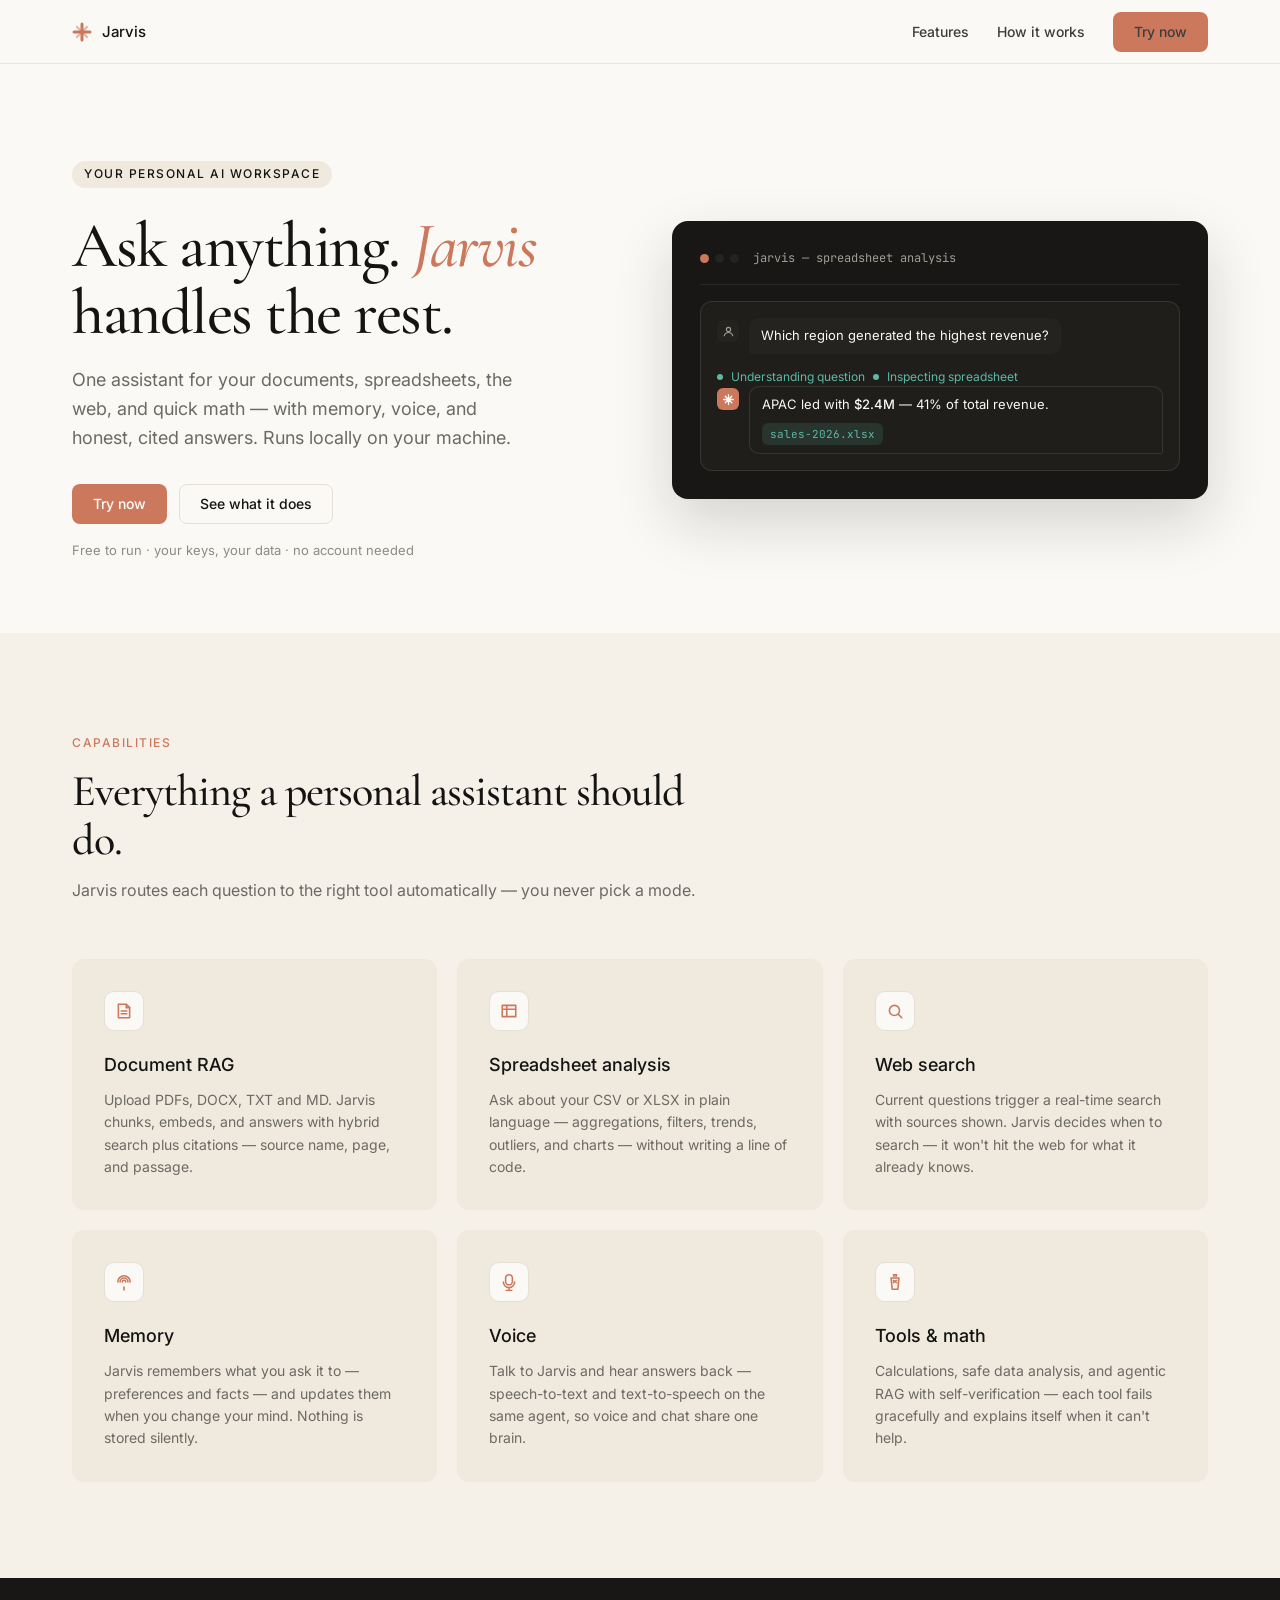
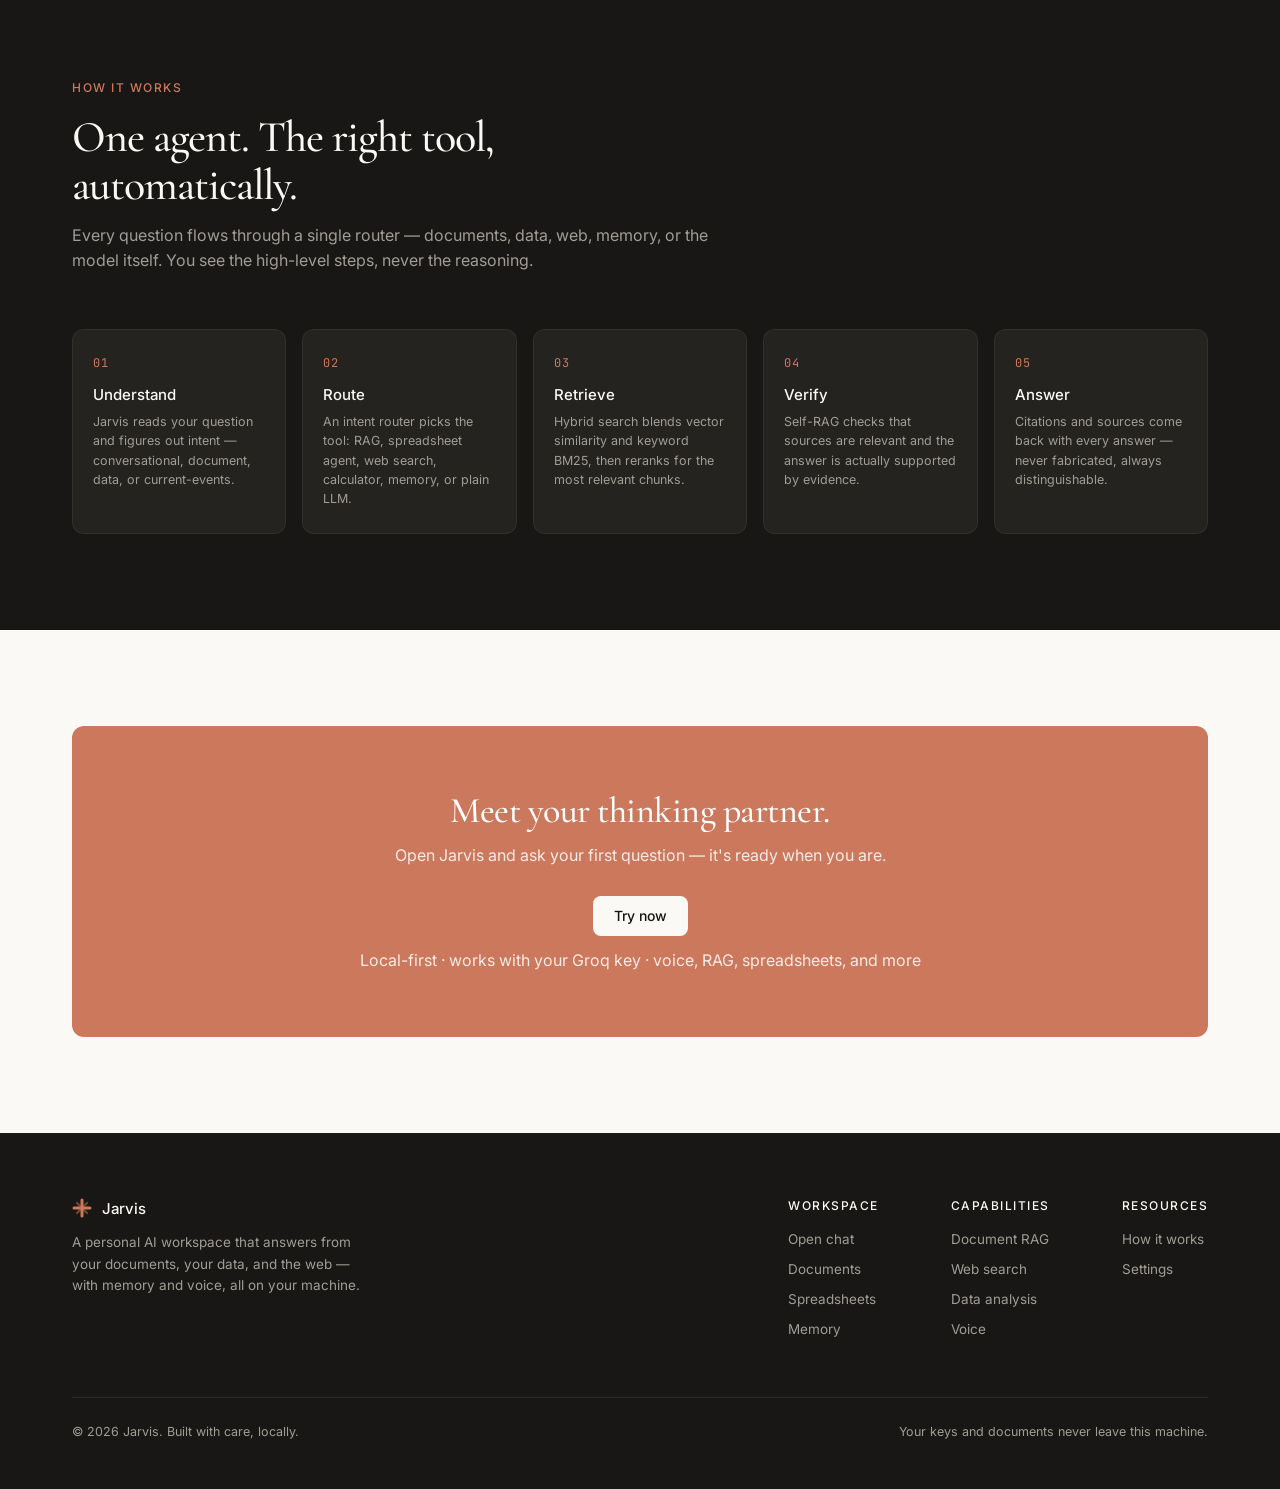
==== docchat/static/landing.html @ af88452c "Initial commit: Jarvis — local-first personal AI workspace Agentic assistant with document RAG (hybr" ====
<!doctype html>
<html lang="en">
<head>
<meta charset="utf-8">
<meta name="viewport" content="width=device-width, initial-scale=1">
<title>Jarvis — your personal AI workspace</title>
<meta name="description" content="Jarvis is your personal AI workspace: chat, RAG over your documents, spreadsheet analysis, web search, memory, and voice — in one place.">
<link rel="preconnect" href="https://fonts.googleapis.com">
<link rel="preconnect" href="https://fonts.gstatic.com" crossorigin>
<link href="https://fonts.googleapis.com/css2?family=Cormorant+Garamond:wght@400;500;600&family=Inter:wght@400;500;600&family=JetBrains+Mono:wght@400;500&display=swap" rel="stylesheet">
<link rel="icon" href="data:image/svg+xml,<svg xmlns='http://www.w3.org/2000/svg' viewBox='0 0 100 100'><rect width='100' height='100' rx='22' fill='%23cc785c'/><path d='M50 22v56M22 50h56' stroke='%23faf9f5' stroke-width='10' stroke-linecap='round'/><path d='M33 33l34 34M67 33L33 67' stroke='%23faf9f5' stroke-width='7' stroke-linecap='round' opacity='.6'/></svg>">
<style>
  :root {
    --primary: #cc785c;
    --primary-active: #a9583e;
    --ink: #141413;
    --body: #3d3d3a;
    --muted: #6c6a64;
    --muted-soft: #8e8b82;
    --hairline: #e6dfd8;
    --hairline-soft: #ebe6df;
    --canvas: #faf9f5;
    --surface-soft: #f5f0e8;
    --surface-card: #efe9de;
    --surface-dark: #181715;
    --surface-dark-elevated: #252320;
    --surface-dark-soft: #1f1e1b;
    --on-dark: #faf9f5;
    --on-dark-soft: #a09d96;
    --teal: #5db8a6;
    --serif: "Cormorant Garamond", "Tiempos Headline", Georgia, serif;
    --sans: Inter, -apple-system, BlinkMacSystemFont, "Segoe UI", Roboto, sans-serif;
    --mono: "JetBrains Mono", ui-monospace, monospace;
  }

  * { box-sizing: border-box; margin: 0; padding: 0; }

  html { scroll-behavior: smooth; }

  body {
    background: var(--canvas);
    color: var(--body);
    font-family: var(--sans);
    font-size: 16px;
    line-height: 1.55;
    -webkit-font-smoothing: antialiased;
  }

  a { color: inherit; text-decoration: none; }

  .container { max-width: 1200px; margin: 0 auto; padding: 0 32px; }

  /* ---------------- top nav ---------------- */
  .nav {
    position: sticky; top: 0; z-index: 50;
    height: 64px;
    background: rgba(250, 249, 245, 0.92);
    backdrop-filter: blur(8px);
    border-bottom: 1px solid var(--hairline-soft);
  }
  .nav-inner { display: flex; align-items: center; justify-content: space-between; height: 64px; }
  .brand { display: flex; align-items: center; gap: 10px; color: var(--ink); font-weight: 500; font-size: 15px; }
  .brand .logo { display: inline-flex; color: var(--primary); }
  .nav-links { display: flex; align-items: center; gap: 28px; }
  .nav-links a { font-size: 14px; font-weight: 500; color: var(--body); transition: color 0.15s; }
  .nav-links a:hover { color: var(--ink); }

  /* ---------------- buttons ---------------- */
  .btn {
    display: inline-flex; align-items: center; justify-content: center;
    height: 40px; padding: 0 20px;
    border-radius: 8px; border: 1px solid transparent;
    font-family: var(--sans); font-size: 14px; font-weight: 500; line-height: 1;
    cursor: pointer; transition: background-color 0.15s, border-color 0.15s, color 0.15s;
    white-space: nowrap;
  }
  .btn-primary { background: var(--primary); color: #fff; }
  .btn-primary:hover { background: var(--primary-active); }
  .btn-secondary { background: var(--canvas); color: var(--ink); border-color: var(--hairline); }
  .btn-secondary:hover { border-color: var(--muted-soft); }
  .btn-on-dark { background: var(--surface-dark-elevated); color: var(--on-dark); }
  .btn-on-dark:hover { background: #2e2b28; }
  .btn-on-coral { background: var(--canvas); color: var(--ink); }
  .btn-on-coral:hover { background: #fff; }

  /* ---------------- hero ---------------- */
  .hero { padding: 96px 0 72px; }
  .hero-grid { display: grid; grid-template-columns: 1fr 1fr; gap: 64px; align-items: center; }
  .eyebrow {
    display: inline-flex; align-items: center; gap: 8px;
    padding: 4px 12px; border-radius: 9999px;
    background: var(--surface-card); color: var(--ink);
    font-size: 12px; font-weight: 500; letter-spacing: 1.5px; text-transform: uppercase;
  }
  .hero h1 {
    margin-top: 24px;
    font-family: var(--serif); font-weight: 500; font-size: 64px; line-height: 1.05;
    letter-spacing: -1.5px; color: var(--ink);
  }
  .hero h1 em { font-style: italic; color: var(--primary); }
  .hero .lede {
    margin-top: 20px; max-width: 460px;
    font-size: 18px; line-height: 1.6; color: var(--muted);
  }
  .hero-actions { display: flex; gap: 12px; margin-top: 32px; flex-wrap: wrap; }
  .hero-note { margin-top: 16px; font-size: 13px; color: var(--muted-soft); }

  .hero-art {
    position: relative;
    background: var(--surface-dark); color: var(--on-dark);
    border-radius: 16px; padding: 28px;
    box-shadow: 0 24px 60px rgba(20, 20, 19, 0.16);
  }
  .mock-chrome {
    display: flex; align-items: center; gap: 6px;
    padding-bottom: 16px; margin-bottom: 16px;
    border-bottom: 1px solid rgba(250, 249, 245, 0.08);
  }
  .mock-dot { width: 9px; height: 9px; border-radius: 50%; background: var(--surface-dark-elevated); }
  .mock-dot:first-child { background: var(--primary); }
  .mock-title { margin-left: 8px; font-size: 12px; color: var(--on-dark-soft); font-family: var(--mono); }

  .mock-window { border: 1px solid rgba(250, 249, 245, 0.1); border-radius: 12px; background: var(--surface-dark-soft); padding: 16px; }
  .mock-row { display: flex; gap: 10px; margin-bottom: 10px; align-items: flex-start; }
  .mock-row:last-child { margin-bottom: 0; }
  .mock-avatar {
    flex: 0 0 auto; width: 22px; height: 22px; border-radius: 6px;
    display: flex; align-items: center; justify-content: center;
    margin-top: 2px;
  }
  .mock-avatar.user { background: var(--surface-dark-elevated); color: var(--on-dark-soft); }
  .mock-avatar.ai { background: var(--primary); color: #fff; }
  .mock-avatar svg { width: 13px; height: 13px; }
  .mock-bubble {
    font-size: 13px; line-height: 1.5; color: var(--on-dark);
    background: var(--surface-dark-elevated); border-radius: 10px 10px 10px 2px;
    padding: 8px 12px;
  }
  .mock-bubble.ai { background: var(--surface-dark-soft); border: 1px solid rgba(250, 249, 245, 0.1); border-radius: 10px 10px 2px 10px; }
  .mock-bubble.ai strong { color: var(--on-dark); font-weight: 500; }
  .mock-bubble .src {
    display: inline-block; margin-top: 8px;
    padding: 3px 8px; border-radius: 6px;
    background: rgba(93, 184, 166, 0.14); color: var(--teal);
    font-family: var(--mono); font-size: 11px;
  }
  .mock-status { display: flex; align-items: center; gap: 8px; margin-top: 14px; font-size: 12px; color: var(--on-dark-soft); }
  .mock-status .ok { color: var(--teal); }
  .mock-status .dot { width: 6px; height: 6px; border-radius: 50%; background: var(--teal); }

  /* ---------------- sections ---------------- */
  .band { padding: 96px 0; }
  .band-cream-card { background: var(--surface-soft); }
  .band-dark { background: var(--surface-dark); color: var(--on-dark); }

  .sec-head { max-width: 640px; margin-bottom: 56px; }
  .sec-head .kicker {
    font-size: 12px; font-weight: 500; letter-spacing: 1.5px; text-transform: uppercase;
    color: var(--primary);
  }
  .sec-head h2 {
    margin-top: 14px;
    font-family: var(--serif); font-weight: 500; font-size: 44px; line-height: 1.1;
    letter-spacing: -1px; color: var(--ink);
  }
  .sec-head p { margin-top: 14px; font-size: 16px; color: var(--muted); }
  .band-dark .sec-head h2 { color: var(--on-dark); }
  .band-dark .sec-head p { color: var(--on-dark-soft); }

  /* ---------------- features ---------------- */
  .features { display: grid; grid-template-columns: repeat(3, 1fr); gap: 20px; }
  .feature {
    background: var(--surface-card); border-radius: 12px; padding: 32px;
  }
  .feature .f-icon {
    width: 40px; height: 40px; border-radius: 10px;
    background: var(--canvas); border: 1px solid var(--hairline);
    display: flex; align-items: center; justify-content: center;
    color: var(--primary); margin-bottom: 20px;
  }
  .feature h3 { font-family: var(--sans); font-size: 18px; font-weight: 500; color: var(--ink); margin-bottom: 10px; }
  .feature p { font-size: 14px; line-height: 1.6; color: var(--muted); }

  /* ---------------- pipeline band ---------------- */
  .pipeline {
    display: grid; grid-template-columns: repeat(5, 1fr); gap: 16px;
    margin-top: 8px;
  }
  .pipe-step {
    background: var(--surface-dark-elevated); border-radius: 12px; padding: 24px 20px;
    border: 1px solid rgba(250, 249, 245, 0.06);
  }
  .pipe-step .n {
    font-family: var(--mono); font-size: 12px; color: var(--primary);
    letter-spacing: 1px;
  }
  .pipe-step h4 { margin-top: 10px; font-size: 15px; font-weight: 500; color: var(--on-dark); }
  .pipe-step p { margin-top: 6px; font-size: 12.5px; line-height: 1.55; color: var(--on-dark-soft); }

  /* ---------------- CTA band ---------------- */
  .cta-band {
    background: var(--primary); border-radius: 12px;
    padding: 64px 48px; text-align: center;
  }
  .cta-band h2 {
    font-family: var(--serif); font-weight: 500; font-size: 36px; line-height: 1.15;
    letter-spacing: -0.5px; color: #fff;
  }
  .cta-band p { margin-top: 12px; font-size: 16px; color: rgba(255, 255, 255, 0.85); }
  .cta-band .btn { margin-top: 28px; }
  .cta-note { margin-top: 14px; font-size: 12.5px; color: rgba(255, 255, 255, 0.7); }

  /* ---------------- footer ---------------- */
  .footer { background: var(--surface-dark); color: var(--on-dark-soft); padding: 64px 0 48px; }
  .footer-top { display: flex; justify-content: space-between; align-items: flex-start; gap: 40px; flex-wrap: wrap; }
  .footer .brand { color: var(--on-dark); }
  .footer .brand .logo { color: var(--primary); }
  .footer .blurb { margin-top: 12px; max-width: 300px; font-size: 13.5px; line-height: 1.6; }
  .footer-cols { display: flex; gap: 72px; flex-wrap: wrap; }
  .footer-cols .col h5 {
    font-size: 12px; font-weight: 500; letter-spacing: 1.5px; text-transform: uppercase;
    color: var(--on-dark); margin-bottom: 14px;
  }
  .footer-cols .col a { display: block; font-size: 13.5px; margin-bottom: 9px; transition: color 0.15s; }
  .footer-cols .col a:hover { color: var(--on-dark); }
  .footer-bottom {
    margin-top: 48px; padding-top: 24px;
    border-top: 1px solid rgba(250, 249, 245, 0.08);
    display: flex; justify-content: space-between; gap: 16px; flex-wrap: wrap;
    font-size: 12.5px;
  }

  /* ---------------- responsive ---------------- */
  /* tablet: hero stays 6/6 (collapses only <768 per design system),
     type scales down, feature cards 2-up, pipeline 3-up */
  @media (max-width: 1024px) {
    .hero h1 { font-size: 44px; }
    .hero-grid { gap: 48px; }
    .features { grid-template-columns: repeat(2, 1fr); }
    .pipeline { grid-template-columns: repeat(3, 1fr); }
    .footer-cols { gap: 48px; }
  }
  /* mobile: hero stacks, nav keeps the Try-now CTA (plain links hide),
     feature cards 1-up, pipeline 2-up with the final step spanning full width */
  @media (max-width: 768px) {
    .container { padding: 0 20px; }
    .hero { padding: 64px 0 48px; }
    .band { padding: 64px 0; }
    .hero-grid { grid-template-columns: 1fr; gap: 40px; }
    .hero h1 { font-size: 32px; letter-spacing: -0.5px; }
    .nav-links { gap: 0; }
    .nav-links a:not(.btn) { display: none; }
    .sec-head h2 { font-size: 32px; }
    .features { grid-template-columns: 1fr; }
    .pipeline { grid-template-columns: repeat(2, minmax(0, 1fr)); }
    .pipeline .pipe-step:last-child { grid-column: 1 / -1; }
    .mock-status { flex-wrap: wrap; }
    .mock-title { white-space: nowrap; overflow: hidden; text-overflow: ellipsis; }
    .cta-band { padding: 48px 24px; }
    .cta-band h2 { font-size: 28px; }
    .footer-cols { gap: 40px; }
  }
</style>
</head>
<body>

<!-- top nav -->
<header class="nav">
  <div class="container nav-inner">
    <a href="/" class="brand" aria-label="Jarvis home">
      <span class="logo" aria-hidden="true">
        <svg width="20" height="20" viewBox="0 0 20 20" fill="none">
          <path d="M10 2v16M2 10h16" stroke="currentColor" stroke-width="3" stroke-linecap="round"/>
          <path d="M5 5l10 10M15 5l-10 10" stroke="currentColor" stroke-width="2.2" stroke-linecap="round" opacity=".5"/>
        </svg>
      </span>
      <span>Jarvis</span>
    </a>
    <nav class="nav-links" aria-label="Primary">
      <a href="#features">Features</a>
      <a href="#pipeline">How it works</a>
      <a href="/app" class="btn btn-primary">Try now</a>
    </nav>
  </div>
</header>

<!-- hero -->
<section class="hero">
  <div class="container hero-grid">
    <div>
      <span class="eyebrow">Your personal AI workspace</span>
      <h1>Ask anything. <em>Jarvis</em> handles the rest.</h1>
      <p class="lede">One assistant for your documents, spreadsheets, the web, and quick math — with memory, voice, and honest, cited answers. Runs locally on your machine.</p>
      <div class="hero-actions">
        <a href="/app" class="btn btn-primary">Try now</a>
        <a href="#features" class="btn btn-secondary">See what it does</a>
      </div>
      <p class="hero-note">Free to run · your keys, your data · no account needed</p>
    </div>

    <div class="hero-art" aria-hidden="true">
      <div class="mock-chrome">
        <span class="mock-dot"></span><span class="mock-dot"></span><span class="mock-dot"></span>
        <span class="mock-title">jarvis — spreadsheet analysis</span>
      </div>
      <div class="mock-window">
        <div class="mock-row">
          <span class="mock-avatar user">
            <svg viewBox="0 0 16 16" fill="none"><circle cx="8" cy="5.5" r="2.6" stroke="currentColor" stroke-width="1.4"/><path d="M2.8 13.2a5.4 5.4 0 0 1 10.4 0" stroke="currentColor" stroke-width="1.4" stroke-linecap="round"/></svg>
          </span>
          <span class="mock-bubble">Which region generated the highest revenue?</span>
        </div>
        <div class="mock-status">
          <span class="dot"></span><span class="ok">Understanding question</span>
          <span class="dot"></span><span class="ok">Inspecting spreadsheet</span>
        </div>
        <div class="mock-row">
          <span class="mock-avatar ai">
            <svg viewBox="0 0 16 16" fill="none"><path d="M8 2v12M2 8h12M4 4l8 8M12 4l-8 8" stroke="currentColor" stroke-width="1.6" stroke-linecap="round"/></svg>
          </span>
          <span class="mock-bubble ai">
            APAC led with <strong>$2.4M</strong> — 41% of total revenue.
            <span class="src">sales-2026.xlsx</span>
          </span>
        </div>
      </div>
    </div>
  </div>
</section>

<!-- features -->
<section class="band band-cream-card" id="features">
  <div class="container">
    <div class="sec-head">
      <span class="kicker">Capabilities</span>
      <h2>Everything a personal assistant should do.</h2>
      <p>Jarvis routes each question to the right tool automatically — you never pick a mode.</p>
    </div>
    <div class="features">
      <div class="feature">
        <div class="f-icon"><svg width="18" height="18" viewBox="0 0 16 16" fill="none"><path d="M3 2h7l3 3v9H3V2z" stroke="currentColor" stroke-width="1.4" stroke-linejoin="round"/><path d="M10 2v3h3M5.5 8h5M5.5 10.5h5" stroke="currentColor" stroke-width="1.4" stroke-linecap="round"/></svg></div>
        <h3>Document RAG</h3>
        <p>Upload PDFs, DOCX, TXT and MD. Jarvis chunks, embeds, and answers with hybrid search plus citations — source name, page, and passage.</p>
      </div>
      <div class="feature">
        <div class="f-icon"><svg width="18" height="18" viewBox="0 0 16 16" fill="none"><path d="M2 3h12v10H2V3z" stroke="currentColor" stroke-width="1.4" stroke-linejoin="round"/><path d="M2 6.5h12M6 3v10" stroke="currentColor" stroke-width="1.4"/></svg></div>
        <h3>Spreadsheet analysis</h3>
        <p>Ask about your CSV or XLSX in plain language — aggregations, filters, trends, outliers, and charts — without writing a line of code.</p>
      </div>
      <div class="feature">
        <div class="f-icon"><svg width="18" height="18" viewBox="0 0 16 16" fill="none"><circle cx="7.5" cy="7.5" r="4.5" stroke="currentColor" stroke-width="1.4"/><path d="M11 11l3 3" stroke="currentColor" stroke-width="1.4" stroke-linecap="round"/></svg></div>
        <h3>Web search</h3>
        <p>Current questions trigger a real-time search with sources shown. Jarvis decides when to search — it won't hit the web for what it already knows.</p>
      </div>
      <div class="feature">
        <div class="f-icon"><svg width="18" height="18" viewBox="0 0 16 16" fill="none"><path d="M2.5 8a5.5 5.5 0 0 1 11 0M4.5 8a3.5 3.5 0 0 1 7 0M6.5 8a1.5 1.5 0 0 1 3 0M8 12.5v2.5" stroke="currentColor" stroke-width="1.4" stroke-linecap="round"/></svg></div>
        <h3>Memory</h3>
        <p>Jarvis remembers what you ask it to — preferences and facts — and updates them when you change your mind. Nothing is stored silently.</p>
      </div>
      <div class="feature">
        <div class="f-icon"><svg width="18" height="18" viewBox="0 0 16 16" fill="none"><rect x="5" y="1.5" width="6" height="9" rx="3" stroke="currentColor" stroke-width="1.4"/><path d="M3 8a5 5 0 0 0 10 0M8 13v2.5M5.5 15.5h5" stroke="currentColor" stroke-width="1.4" stroke-linecap="round"/></svg></div>
        <h3>Voice</h3>
        <p>Talk to Jarvis and hear answers back — speech-to-text and text-to-speech on the same agent, so voice and chat share one brain.</p>
      </div>
      <div class="feature">
        <div class="f-icon"><svg width="18" height="18" viewBox="0 0 16 16" fill="none"><path d="M6 1.5h4M7 1.5v2M9 1.5v2M4.5 4.5h7l-1 10h-5l-1-10z" stroke="currentColor" stroke-width="1.4" stroke-linejoin="round"/><path d="M6.5 8.5l3-2M6.5 8.5l1-1M9.5 8.5l-3-2" stroke="currentColor" stroke-width="1.4" stroke-linecap="round"/></svg></div>
        <h3>Tools &amp; math</h3>
        <p>Calculations, safe data analysis, and agentic RAG with self-verification — each tool fails gracefully and explains itself when it can't help.</p>
      </div>
    </div>
  </div>
</section>

<!-- pipeline -->
<section class="band band-dark" id="pipeline">
  <div class="container">
    <div class="sec-head">
      <span class="kicker">How it works</span>
      <h2>One agent. The right tool, automatically.</h2>
      <p>Every question flows through a single router — documents, data, web, memory, or the model itself. You see the high-level steps, never the reasoning.</p>
    </div>
    <div class="pipeline">
      <div class="pipe-step">
        <div class="n">01</div>
        <h4>Understand</h4>
        <p>Jarvis reads your question and figures out intent — conversational, document, data, or current-events.</p>
      </div>
      <div class="pipe-step">
        <div class="n">02</div>
        <h4>Route</h4>
        <p>An intent router picks the tool: RAG, spreadsheet agent, web search, calculator, memory, or plain LLM.</p>
      </div>
      <div class="pipe-step">
        <div class="n">03</div>
        <h4>Retrieve</h4>
        <p>Hybrid search blends vector similarity and keyword BM25, then reranks for the most relevant chunks.</p>
      </div>
      <div class="pipe-step">
        <div class="n">04</div>
        <h4>Verify</h4>
        <p>Self-RAG checks that sources are relevant and the answer is actually supported by evidence.</p>
      </div>
      <div class="pipe-step">
        <div class="n">05</div>
        <h4>Answer</h4>
        <p>Citations and sources come back with every answer — never fabricated, always distinguishable.</p>
      </div>
    </div>
  </div>
</section>

<!-- CTA -->
<section class="band">
  <div class="container">
    <div class="cta-band">
      <h2>Meet your thinking partner.</h2>
      <p>Open Jarvis and ask your first question — it's ready when you are.</p>
      <a href="/app" class="btn btn-on-coral">Try now</a>
      <p class="cta-note">Local-first · works with your Groq key · voice, RAG, spreadsheets, and more</p>
    </div>
  </div>
</section>

<!-- footer -->
<footer class="footer">
  <div class="container">
    <div class="footer-top">
      <div>
        <span class="brand">
          <span class="logo" aria-hidden="true">
            <svg width="20" height="20" viewBox="0 0 20 20" fill="none">
              <path d="M10 2v16M2 10h16" stroke="currentColor" stroke-width="3" stroke-linecap="round"/>
              <path d="M5 5l10 10M15 5l-10 10" stroke="currentColor" stroke-width="2.2" stroke-linecap="round" opacity=".5"/>
            </svg>
          </span>
          <span>Jarvis</span>
        </span>
        <p class="blurb">A personal AI workspace that answers from your documents, your data, and the web — with memory and voice, all on your machine.</p>
      </div>
      <div class="footer-cols">
        <div class="col">
          <h5>Workspace</h5>
          <a href="/app">Open chat</a>
          <a href="/app">Documents</a>
          <a href="/app">Spreadsheets</a>
          <a href="/app">Memory</a>
        </div>
        <div class="col">
          <h5>Capabilities</h5>
          <a href="#features">Document RAG</a>
          <a href="#features">Web search</a>
          <a href="#features">Data analysis</a>
          <a href="#features">Voice</a>
        </div>
        <div class="col">
          <h5>Resources</h5>
          <a href="#pipeline">How it works</a>
          <a href="/app">Settings</a>
        </div>
      </div>
    </div>
    <div class="footer-bottom">
      <span>© 2026 Jarvis. Built with care, locally.</span>
      <span>Your keys and documents never leave this machine.</span>
    </div>
  </div>
</footer>

</body>
</html>
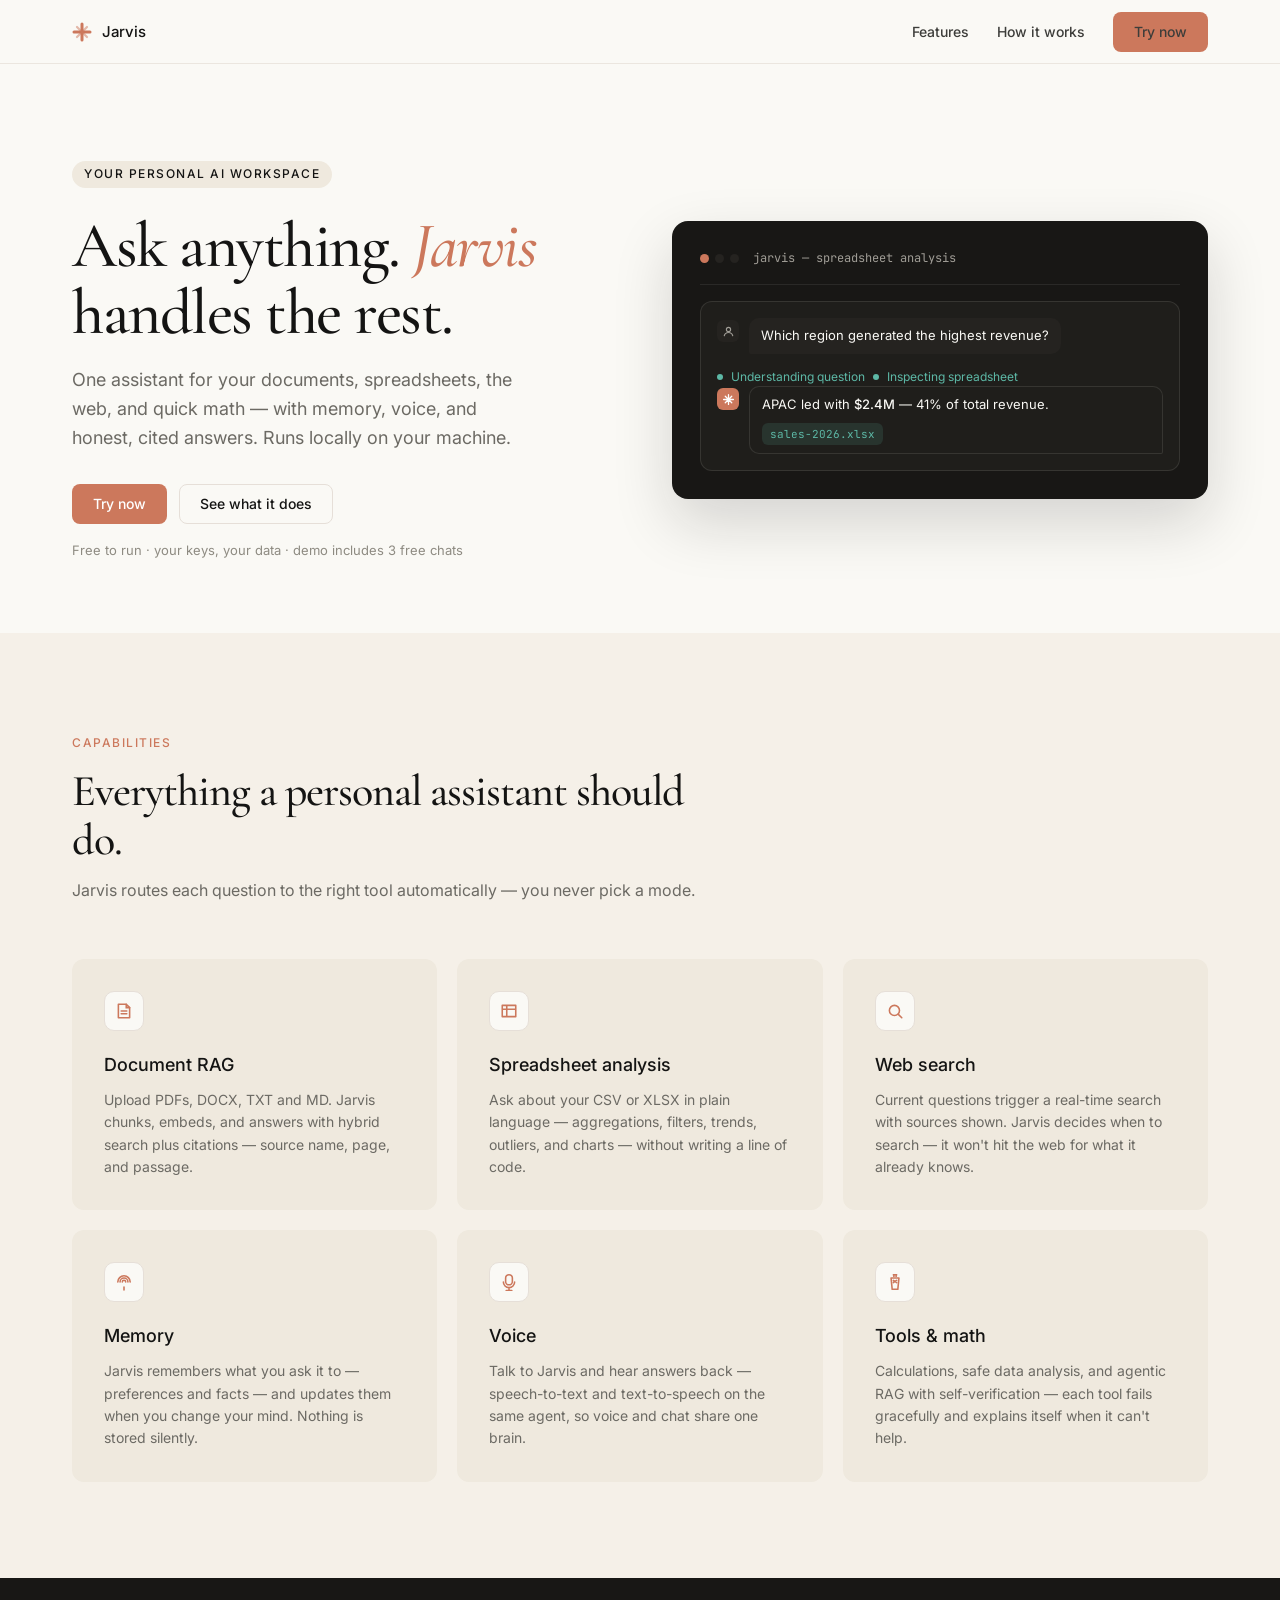
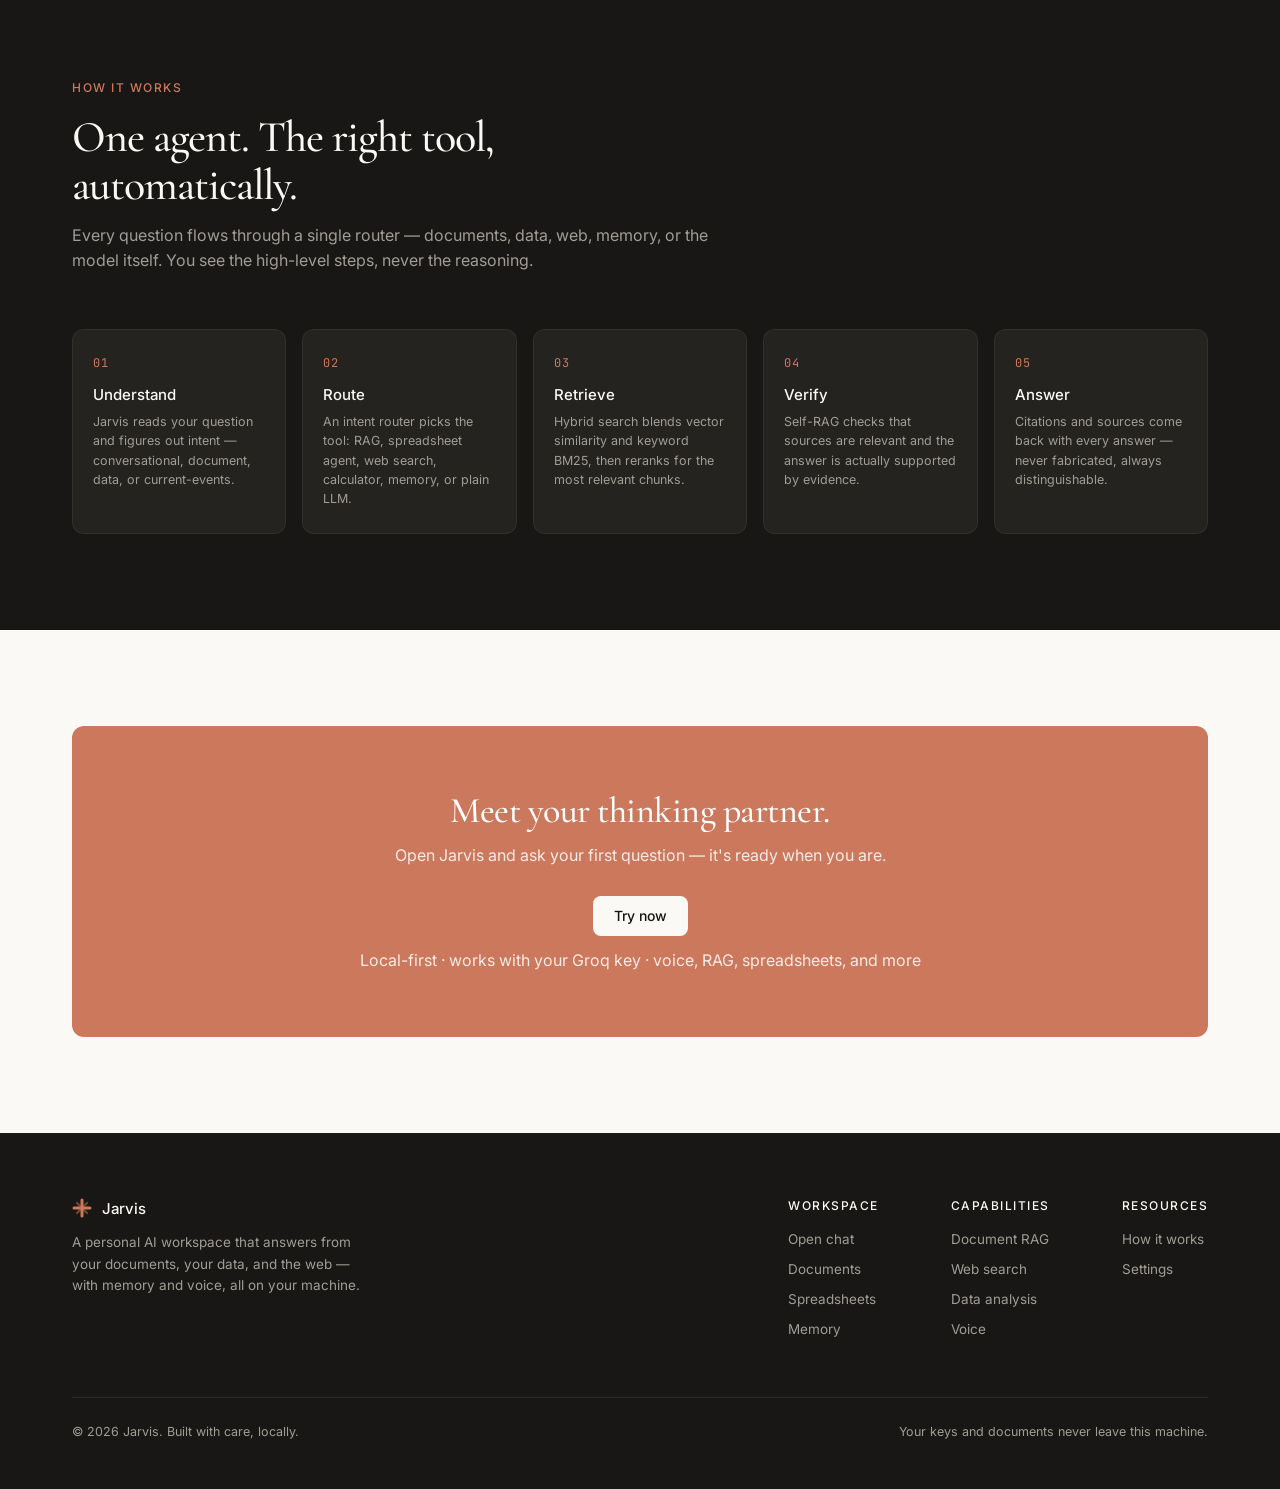
==== commit 01305fcb: "Add Clerk hybrid auth, per-user workspaces, and free-demo chat limit Introduce three-in-one auth (Cl" ====
--- a/docchat/static/landing.html
+++ b/docchat/static/landing.html
@@ -47,6 +47,7 @@
   }
 
   a { color: inherit; text-decoration: none; }
+  .hidden { display: none !important; }
 
   .container { max-width: 1200px; margin: 0 auto; padding: 0 32px; }
 
@@ -64,6 +65,21 @@
   .nav-links { display: flex; align-items: center; gap: 28px; }
   .nav-links a { font-size: 14px; font-weight: 500; color: var(--body); transition: color 0.15s; }
   .nav-links a:hover { color: var(--ink); }
+  .nav-auth { color: var(--body); }
+  .nav-auth.btn-secondary { height: 34px; padding: 0 14px; font-size: 13px; }
+  .nav-user { display: inline-flex; align-items: center; gap: 12px; }
+  .nav-profile {
+    display: inline-flex; align-items: center; gap: 8px;
+    background: none; border: none; cursor: pointer; padding: 2px 4px;
+    font-family: var(--sans); font-size: 14px; font-weight: 500; color: var(--ink);
+    border-radius: 8px; transition: background-color 0.15s;
+  }
+  .nav-profile:hover { background: var(--surface-card); }
+  .nav-avatar {
+    width: 28px; height: 28px; border-radius: 50%;
+    display: inline-flex; align-items: center; justify-content: center;
+    background: var(--primary); color: #fff; font-size: 13px; font-weight: 600;
+  }
 
   /* ---------------- buttons ---------------- */
   .btn {
@@ -249,7 +265,10 @@
     .hero-grid { grid-template-columns: 1fr; gap: 40px; }
     .hero h1 { font-size: 32px; letter-spacing: -0.5px; }
     .nav-links { gap: 0; }
-    .nav-links a:not(.btn) { display: none; }
+    .nav-links a:not(.btn):not(.nav-auth) { display: none; }
+    .nav-auth.btn-secondary { padding: 0 10px; }
+    .nav-user { gap: 8px; }
+    #landing-username { display: none; }
     .sec-head h2 { font-size: 32px; }
     .features { grid-template-columns: 1fr; }
     .pipeline { grid-template-columns: repeat(2, minmax(0, 1fr)); }
@@ -279,6 +298,15 @@
     <nav class="nav-links" aria-label="Primary">
       <a href="#features">Features</a>
       <a href="#pipeline">How it works</a>
+      <a href="#" id="landing-signin" class="nav-auth hidden">Sign in</a>
+      <a href="#" id="landing-signup" class="btn btn-secondary nav-auth hidden">Sign up</a>
+      <span id="landing-user" class="nav-user hidden">
+        <button id="landing-profile" class="nav-profile" title="Manage your profile">
+          <span id="landing-avatar" class="nav-avatar" aria-hidden="true"></span>
+          <span id="landing-username"></span>
+        </button>
+        <a href="#" id="landing-signout" class="nav-auth">Sign out</a>
+      </span>
       <a href="/app" class="btn btn-primary">Try now</a>
     </nav>
   </div>
@@ -295,7 +323,7 @@
         <a href="/app" class="btn btn-primary">Try now</a>
         <a href="#features" class="btn btn-secondary">See what it does</a>
       </div>
-      <p class="hero-note">Free to run · your keys, your data · no account needed</p>
+      <p class="hero-note">Free to run · your keys, your data · demo includes 3 free chats</p>
     </div>
 
     <div class="hero-art" aria-hidden="true">
@@ -466,5 +494,113 @@
   </div>
 </footer>
 
+<script>
+/* Landing-page auth: shows Sign in / Sign up when signed out, and a profile
+   chip + Sign out when signed in (the sign-up button disappears once signed
+   in). Same integration pattern as the app
+   (clerk.com/docs/js-frontend/getting-started): UI bundle + clerk-js are
+   loaded from the app's FAPI domain with the publishable-key attribute. */
+(function () {
+  var signin = document.getElementById("landing-signin");
+  var signup = document.getElementById("landing-signup");
+  var userRow = document.getElementById("landing-user");
+  var profileBtn = document.getElementById("landing-profile");
+  var avatar = document.getElementById("landing-avatar");
+  var username = document.getElementById("landing-username");
+  var signout = document.getElementById("landing-signout");
+  if (!signin || !signup || !userRow) return;
+
+  function loadScript(src, attrKey, attrVal) {
+    return new Promise(function (resolve, reject) {
+      var s = document.createElement("script");
+      s.src = src;
+      s.async = true;
+      s.crossOrigin = "anonymous";
+      if (attrKey) s.setAttribute(attrKey, attrVal);
+      s.onload = resolve;
+      s.onerror = function () { reject(new Error("Failed to load " + src)); };
+      document.head.appendChild(s);
+    });
+  }
+
+  function initialOf(u) {
+    var name = ((u && (u.firstName || u.username)) || (u && u.emailAddress) || "").trim();
+    return name ? name[0].toUpperCase() : "?";
+  }
+
+  // render nav per auth state: signed out -> Sign in + Sign up;
+  // signed in -> profile chip + Sign out (no sign-up visible)
+  function renderAuth() {
+    var u = window.Clerk && window.Clerk.user;
+    var signedIn = !!u;
+    signin.classList.toggle("hidden", signedIn);
+    signup.classList.toggle("hidden", signedIn);
+    userRow.classList.toggle("hidden", !signedIn);
+    if (signedIn) {
+      avatar.textContent = initialOf(u);
+      username.textContent = u.firstName || u.username ||
+        (u.emailAddress || "").split("@")[0] || "Account";
+    }
+  }
+
+  fetch("/api/state")
+    .then(function (r) { return r.json(); })
+    .then(function (st) {
+      var domain = st.clerk_domain, pk = st.clerk_pk;
+      if (!st.clerk_enabled || !domain || !pk) return; // guest-only mode
+      return (function () {
+        var chain = Promise.resolve();
+        if (!window.__internal_ClerkUICtor) {
+          chain = chain.then(function () {
+            return loadScript("https://" + domain + "/npm/@clerk/ui@1/dist/ui.browser.js");
+          });
+        }
+        if (!window.Clerk) {
+          chain = chain.then(function () {
+            return loadScript(
+              "https://" + domain + "/npm/@clerk/clerk-js@6/dist/clerk.browser.js",
+              "data-clerk-publishable-key", pk);
+          });
+        }
+        return chain.then(function () {
+          return window.Clerk.load({
+            ui: { ClerkUI: window.__internal_ClerkUICtor },
+            signInUrl: "/sign-in",
+            signUpUrl: "/sign-up",
+          });
+        });
+      })();
+    })
+    .then(function () {
+      signin.addEventListener("click", function (e) {
+        e.preventDefault();
+        window.Clerk.openSignIn();
+      });
+      signup.addEventListener("click", function (e) {
+        e.preventDefault();
+        window.Clerk.openSignUp();
+      });
+      profileBtn.addEventListener("click", function (e) {
+        e.preventDefault();
+        window.Clerk.openUserProfile();
+      });
+      signout.addEventListener("click", function (e) {
+        e.preventDefault();
+        window.Clerk.signOut();
+      });
+      renderAuth();
+      // live auth-state changes (sign in / sign out anywhere)
+      window.Clerk.addListener(function () { renderAuth(); });
+    })
+    .catch(function (err) {
+      // graceful: hide the auth controls on any failure (guest mode still works)
+      console.warn("Landing auth unavailable:", err);
+      signin.classList.add("hidden");
+      signup.classList.add("hidden");
+      userRow.classList.add("hidden");
+    });
+})();
+</script>
+
 </body>
 </html>
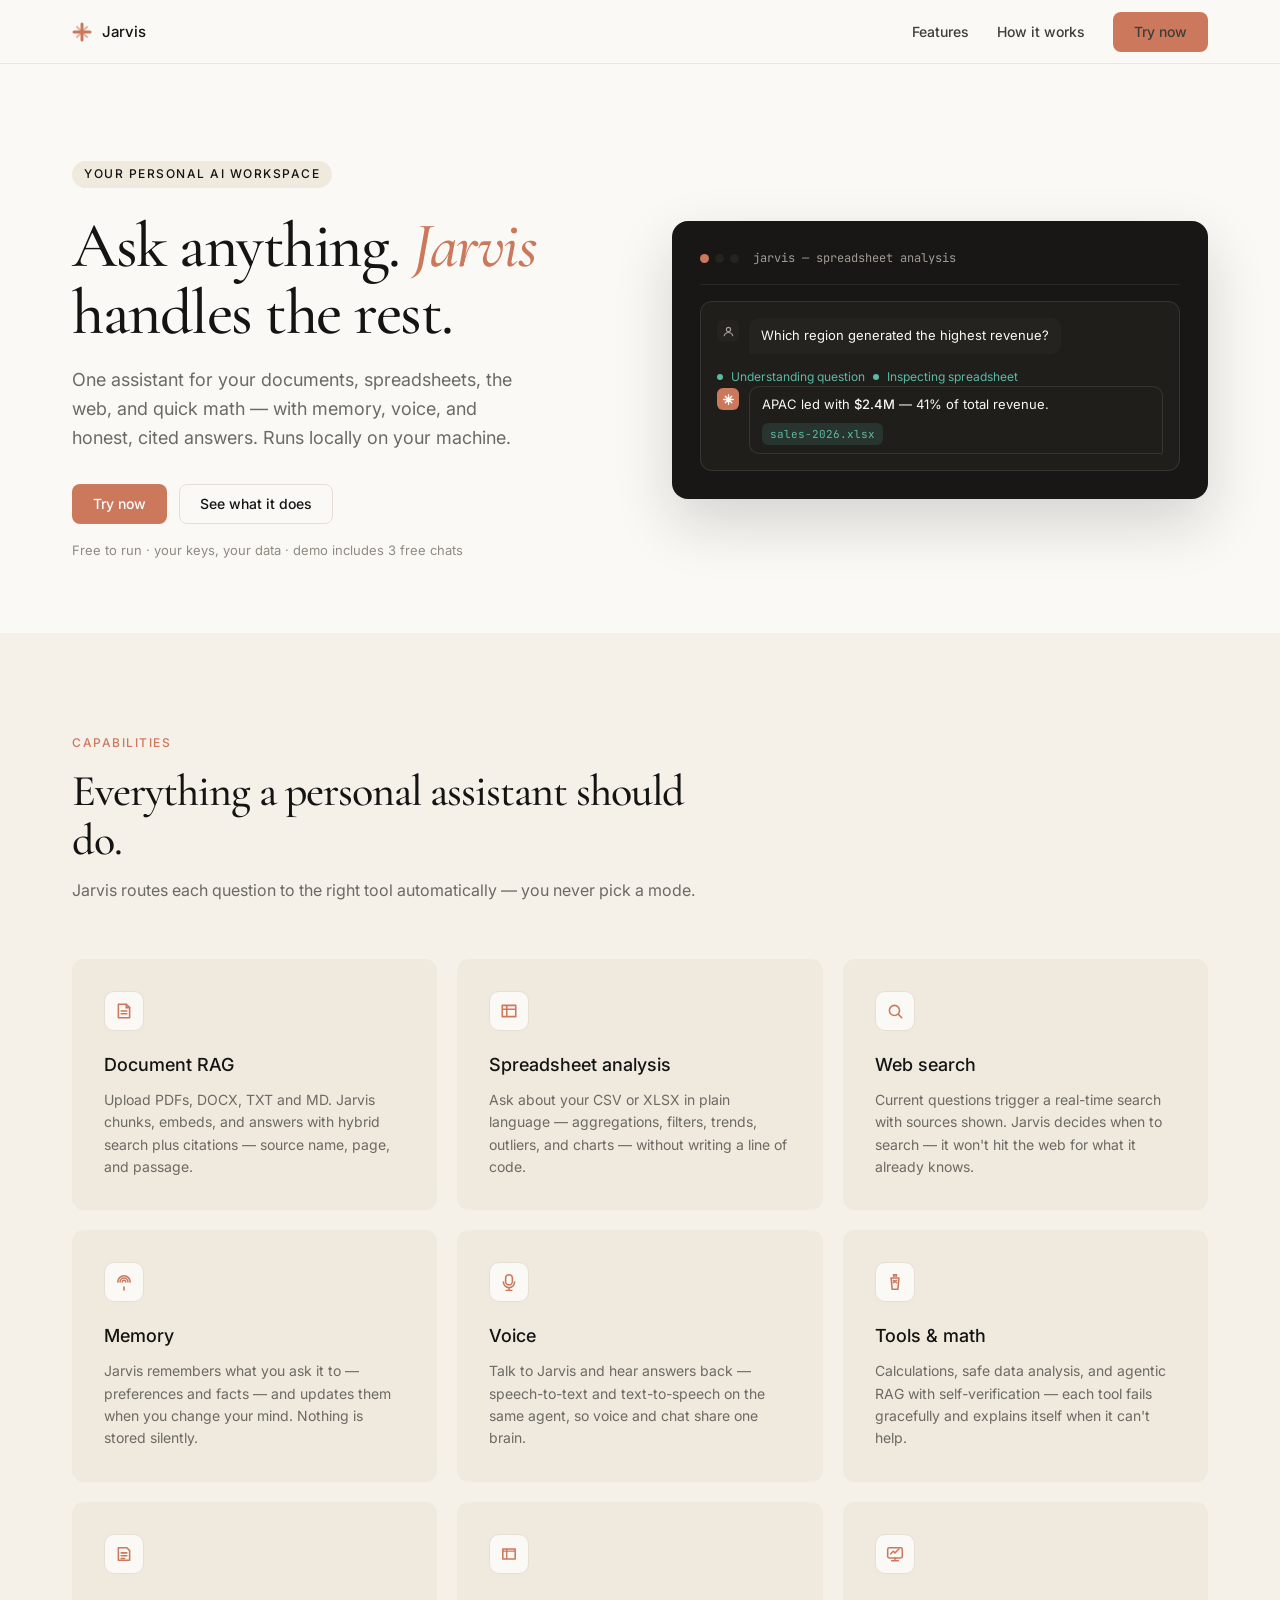
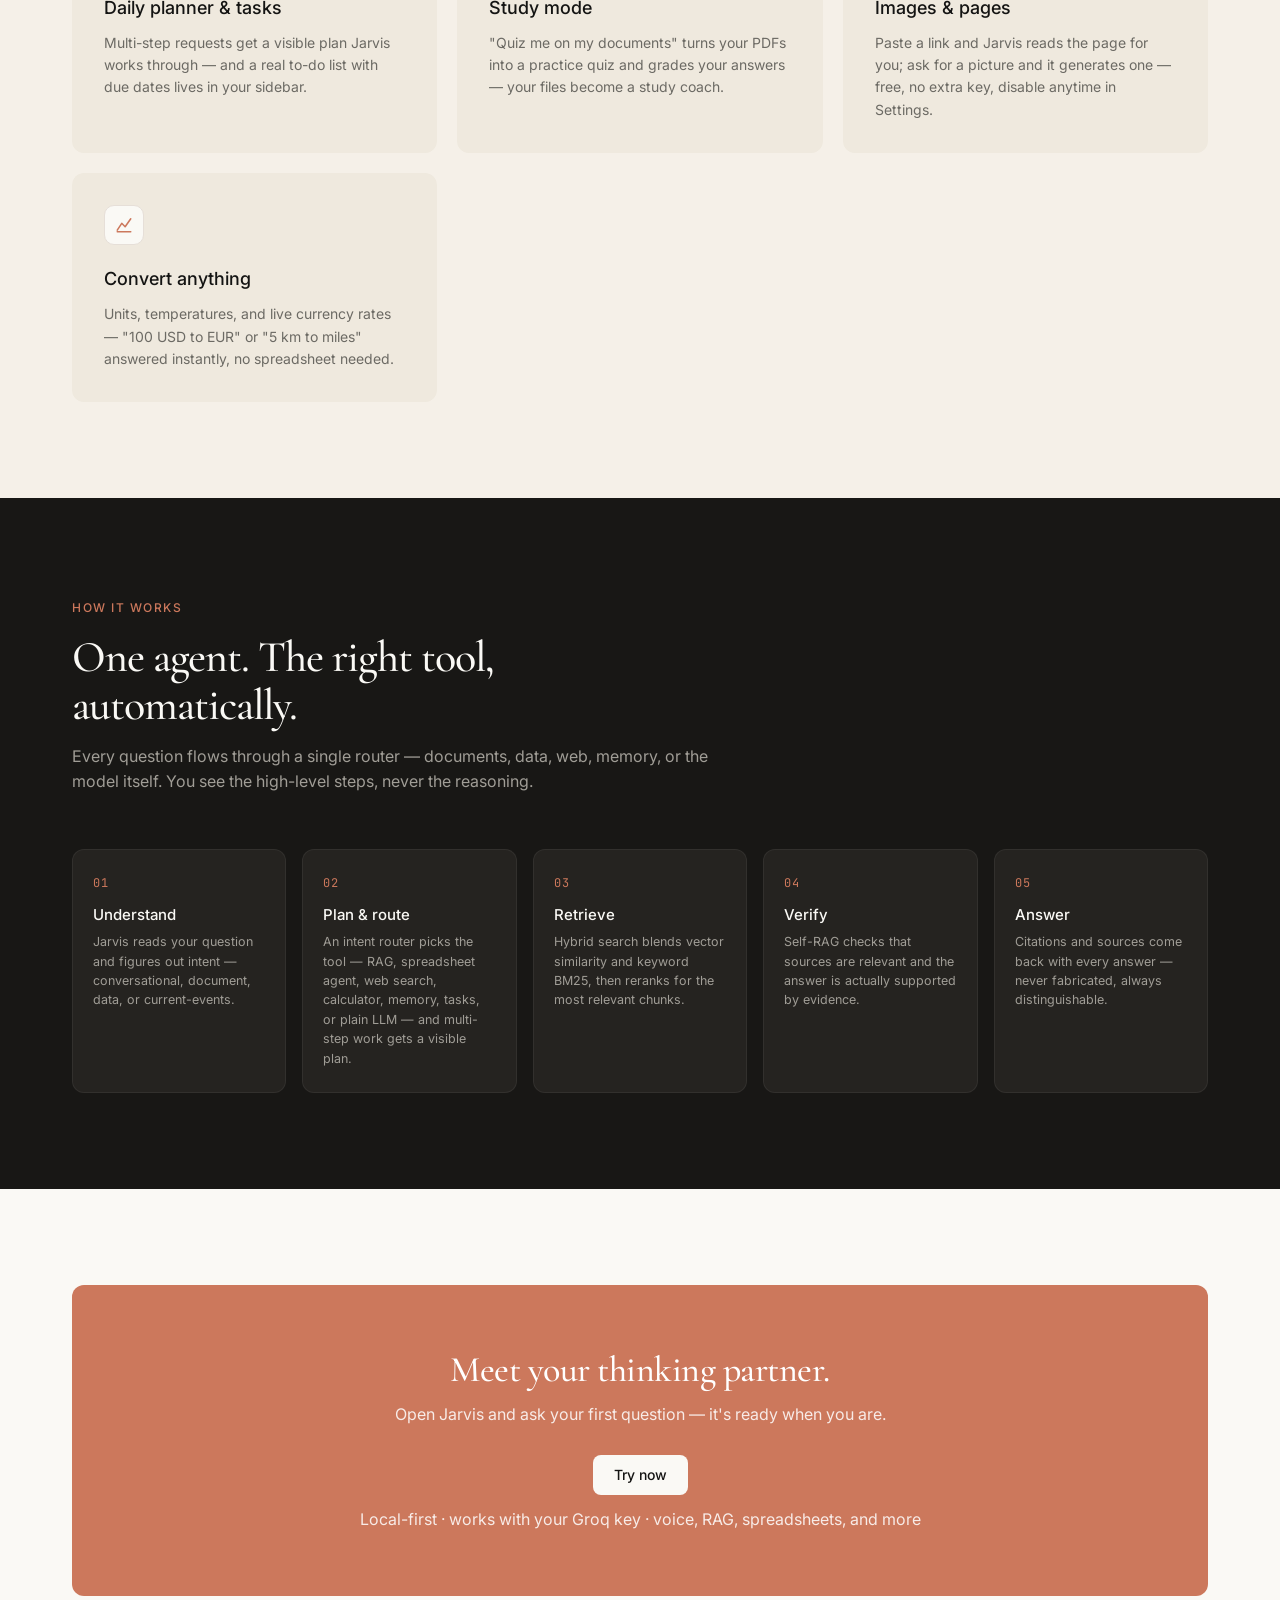
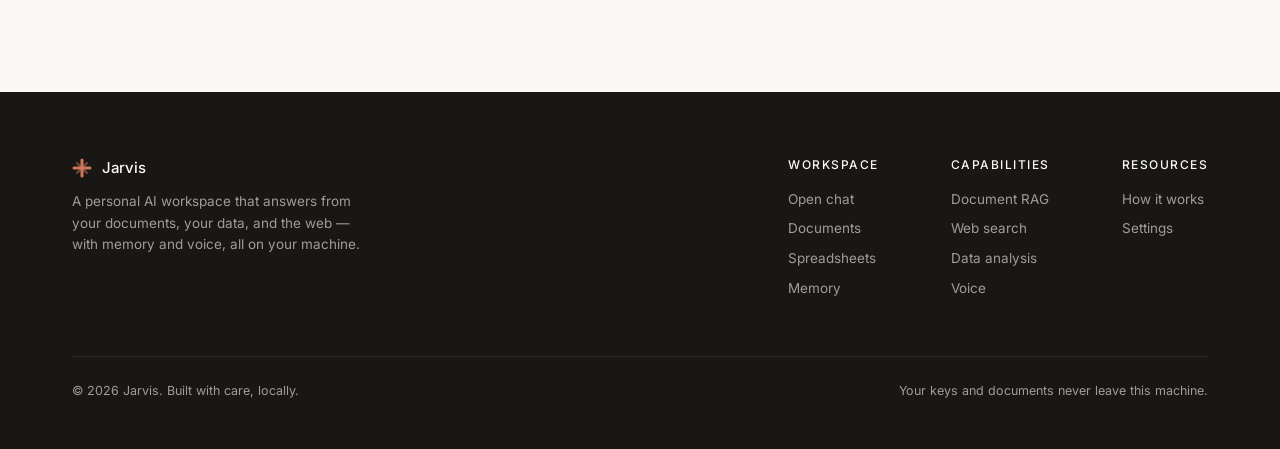
==== commit dc54e73a: "Add dead-model auto-migration, visible multi-step planner, everyday toolkit, and deployment files Mi" ====
--- a/docchat/static/landing.html
+++ b/docchat/static/landing.html
@@ -395,6 +395,26 @@
         <h3>Tools &amp; math</h3>
         <p>Calculations, safe data analysis, and agentic RAG with self-verification — each tool fails gracefully and explains itself when it can't help.</p>
       </div>
+      <div class="feature">
+        <div class="f-icon"><svg width="18" height="18" viewBox="0 0 16 16" fill="none"><path d="M3 2.5h7.5L13 5v8.5H3V2.5z" stroke="currentColor" stroke-width="1.4" stroke-linejoin="round"/><path d="M5.5 7h5M5.5 9.5h5M5.5 12h3" stroke="currentColor" stroke-width="1.4" stroke-linecap="round"/></svg></div>
+        <h3>Daily planner &amp; tasks</h3>
+        <p>Multi-step requests get a visible plan Jarvis works through — and a real to-do list with due dates lives in your sidebar.</p>
+      </div>
+      <div class="feature">
+        <div class="f-icon"><svg width="18" height="18" viewBox="0 0 16 16" fill="none"><path d="M2.5 3.5h11v9h-11v-9z" stroke="currentColor" stroke-width="1.4" stroke-linejoin="round"/><path d="M2.5 5.5h11M6 3.5v9" stroke="currentColor" stroke-width="1.2"/></svg></div>
+        <h3>Study mode</h3>
+        <p>"Quiz me on my documents" turns your PDFs into a practice quiz and grades your answers — your files become a study coach.</p>
+      </div>
+      <div class="feature">
+        <div class="f-icon"><svg width="18" height="18" viewBox="0 0 16 16" fill="none"><rect x="1.5" y="2.5" width="13" height="9" rx="1.5" stroke="currentColor" stroke-width="1.4"/><path d="M5 14h6M8 11.5V14M4 8l2.5-2.5L8 7l3.5-3.5" stroke="currentColor" stroke-width="1.3" stroke-linecap="round" stroke-linejoin="round"/></svg></div>
+        <h3>Images &amp; pages</h3>
+        <p>Paste a link and Jarvis reads the page for you; ask for a picture and it generates one — free, no extra key, disable anytime in Settings.</p>
+      </div>
+      <div class="feature">
+        <div class="f-icon"><svg width="18" height="18" viewBox="0 0 16 16" fill="none"><path d="M2 12.5l4-6 3 3 5-7" stroke="currentColor" stroke-width="1.4" stroke-linecap="round" stroke-linejoin="round"/><path d="M2 14h12" stroke="currentColor" stroke-width="1.4" stroke-linecap="round"/></svg></div>
+        <h3>Convert anything</h3>
+        <p>Units, temperatures, and live currency rates — "100 USD to EUR" or "5 km to miles" answered instantly, no spreadsheet needed.</p>
+      </div>
     </div>
   </div>
 </section>
@@ -415,8 +435,8 @@
       </div>
       <div class="pipe-step">
         <div class="n">02</div>
-        <h4>Route</h4>
-        <p>An intent router picks the tool: RAG, spreadsheet agent, web search, calculator, memory, or plain LLM.</p>
+        <h4>Plan &amp; route</h4>
+        <p>An intent router picks the tool — RAG, spreadsheet agent, web search, calculator, memory, tasks, or plain LLM — and multi-step work gets a visible plan.</p>
       </div>
       <div class="pipe-step">
         <div class="n">03</div>
